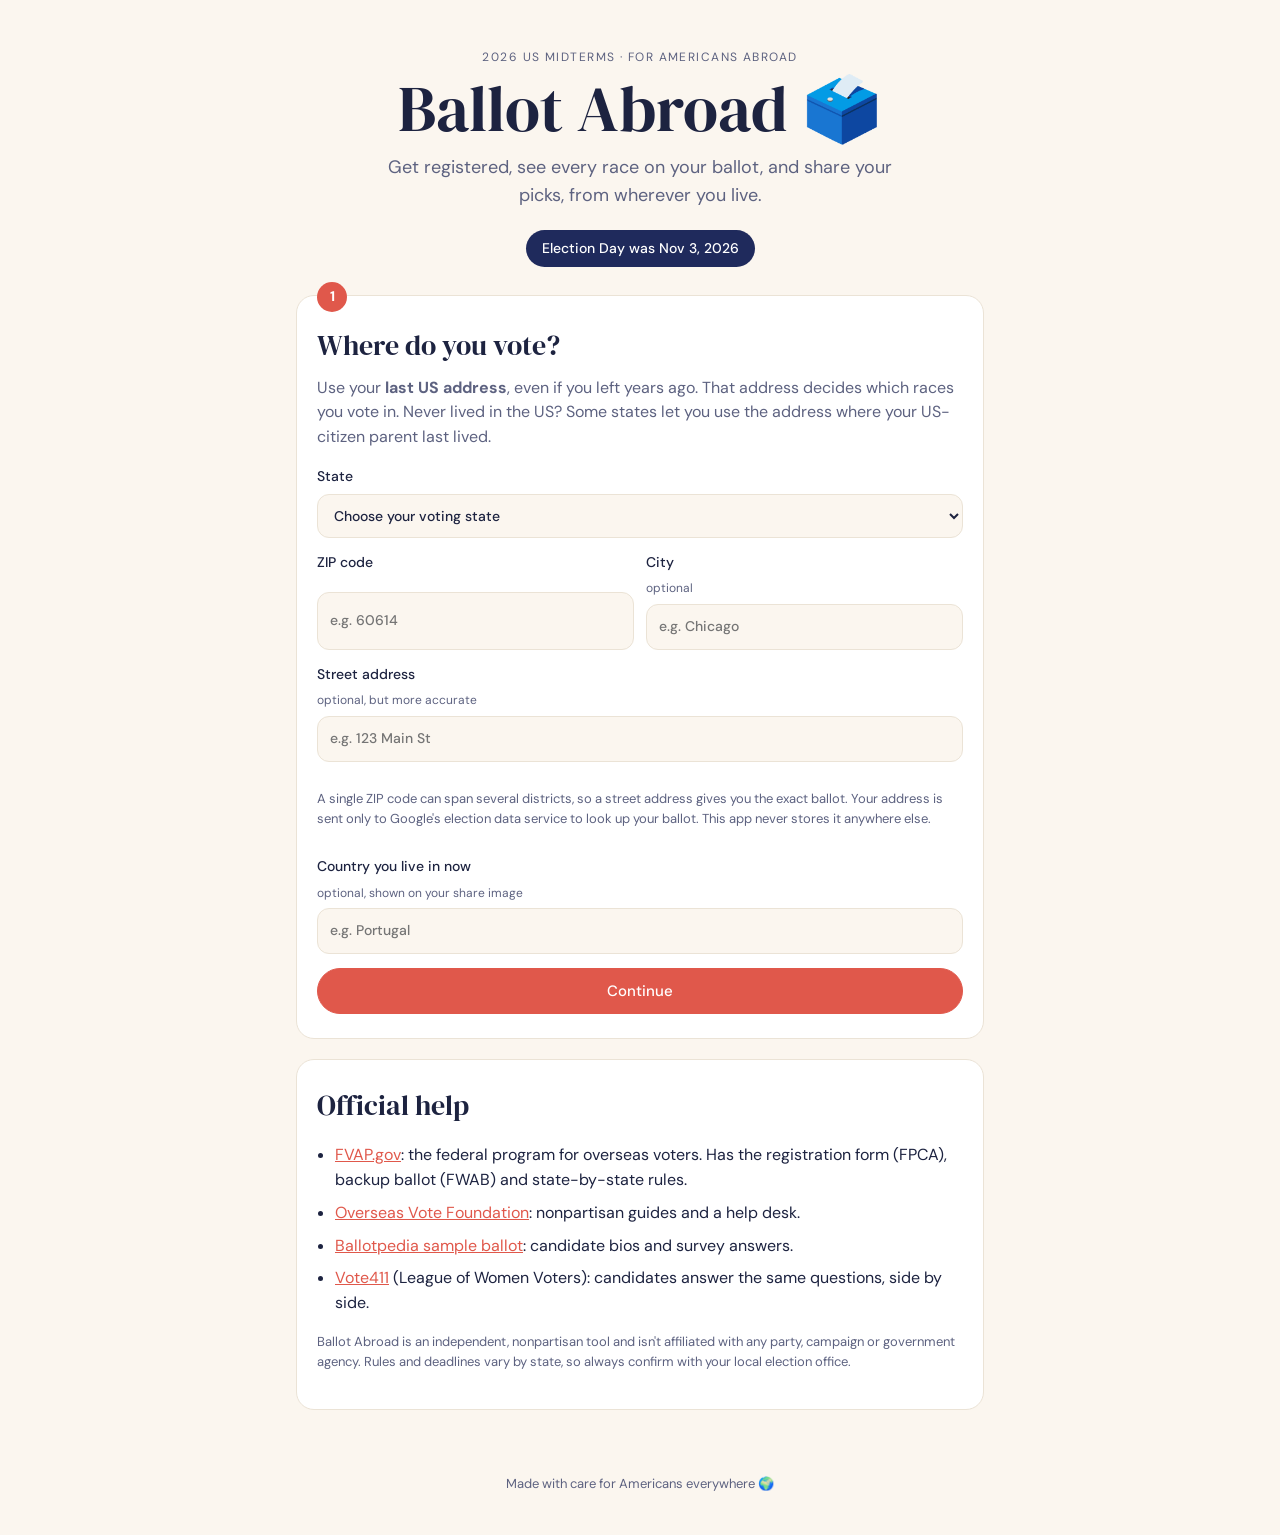
==== ballot-abroad/index.html @ 1998d5d7 "Add Ballot Abroad, a midterm prep app for Americans overseas Static site: registration steps (FPCA/F" ====
<!doctype html>
<html lang="en">
<head>
  <meta charset="utf-8">
  <meta name="viewport" content="width=device-width, initial-scale=1">
  <title>Ballot Abroad</title>
  <meta name="description" content="Plan your 2026 midterm vote from outside the US: register, see what's on your ballot, and share your picks.">
  <link rel="preconnect" href="https://fonts.googleapis.com">
  <link rel="preconnect" href="https://fonts.gstatic.com" crossorigin>
  <link href="https://fonts.googleapis.com/css2?family=DM+Sans:wght@400;500;700&family=DM+Serif+Display&display=swap" rel="stylesheet">
  <link rel="stylesheet" href="styles.css">
</head>
<body>
  <header class="hero">
    <p class="eyebrow">2026 US midterms · for Americans abroad</p>
    <h1>Ballot Abroad</h1>
    <p class="lede">Get registered, see every race on your ballot, and share your picks, from wherever you live.</p>
    <div class="countdown" id="countdown"></div>
  </header>

  <main>
    <!-- Step 1 -->
    <section class="card step" id="step-where">
      <div class="step-num">1</div>
      <h2>Where do you vote?</h2>
      <p class="hint">Use your <strong>last US address</strong>, even if you left years ago. That address decides which races you vote in. Never lived in the US? Some states let you use the address where your US-citizen parent last lived.</p>
      <form id="where-form" autocomplete="on">
        <label>State
          <select id="state" required><option value="">Choose your voting state</option></select>
        </label>
        <div class="row">
          <label>ZIP code
            <input id="zip" inputmode="numeric" pattern="\d{5}" maxlength="5" placeholder="e.g. 60614" required>
          </label>
          <label>City <span class="opt">optional</span>
            <input id="city" placeholder="e.g. Chicago">
          </label>
        </div>
        <label>Street address <span class="opt">optional, but more accurate</span>
          <input id="street" placeholder="e.g. 123 Main St" autocomplete="street-address">
        </label>
        <p class="fine">A single ZIP code can span several districts, so a street address gives you the exact ballot. Your address is sent only to Google's election data service to look up your ballot. This app never stores it anywhere else.</p>
        <label>Country you live in now <span class="opt">optional, shown on your share image</span>
          <input id="country" placeholder="e.g. Portugal">
        </label>
        <button type="submit" class="btn primary">Continue</button>
      </form>
    </section>

    <!-- Step 2 -->
    <section class="card step hidden" id="step-register">
      <div class="step-num">2</div>
      <h2>Are you registered?</h2>
      <div class="choice-row" role="radiogroup" aria-label="Registration status">
        <button type="button" class="chip" data-status="done">Yes, and I requested my 2026 ballot</button>
        <button type="button" class="chip" data-status="registered">Registered, but haven't requested a 2026 ballot</button>
        <button type="button" class="chip" data-status="no">No, or I'm not sure</button>
      </div>
      <div id="register-steps"></div>
    </section>

    <!-- Step 3 -->
    <section class="card step hidden" id="step-ballot">
      <div class="step-num">3</div>
      <h2>Your ballot</h2>
      <div id="ballot-status"></div>
      <div id="ballot"></div>
    </section>

    <!-- Step 4 -->
    <section class="card step hidden" id="step-share">
      <div class="step-num">4</div>
      <h2>Share or save your picks</h2>
      <p class="hint">This makes a story-sized image (1080×1920) of your picks. It's your plan, not your actual ballot. Keep photos of your real marked ballot private: some states ban sharing them.</p>
      <div class="share-options">
        <fieldset>
          <legend>Layout</legend>
          <label class="radio"><input type="radio" name="layout" value="all" checked> All my picks (up to 4 per story)</label>
          <label class="radio"><input type="radio" name="layout" value="each"> One pick per story</label>
        </fieldset>
        <fieldset>
          <legend>Style</legend>
          <div class="themes" id="themes"></div>
        </fieldset>
      </div>
      <button type="button" class="btn primary" id="make-images">Make my story</button>
      <div id="previews" class="previews"></div>
      <div id="share-actions" class="share-actions hidden">
        <button type="button" class="btn primary" id="share-btn">Share to Instagram / WhatsApp</button>
        <button type="button" class="btn" id="download-btn">Save image(s)</button>
        <a class="btn" id="whatsapp-text" target="_blank" rel="noopener">Send as WhatsApp text</a>
        <button type="button" class="btn ghost" id="copy-text">Copy as text</button>
        <p class="fine" id="share-note"></p>
      </div>
    </section>

    <section class="card resources">
      <h2>Official help</h2>
      <ul class="links">
        <li><a href="https://www.fvap.gov" target="_blank" rel="noopener">FVAP.gov</a>: the federal program for overseas voters. Has the registration form (FPCA), backup ballot (FWAB) and state-by-state rules.</li>
        <li><a href="https://www.overseasvotefoundation.org" target="_blank" rel="noopener">Overseas Vote Foundation</a>: nonpartisan guides and a help desk.</li>
        <li><a href="https://ballotpedia.org/Sample_Ballot_Lookup" target="_blank" rel="noopener">Ballotpedia sample ballot</a>: candidate bios and survey answers.</li>
        <li><a href="https://www.vote411.org" target="_blank" rel="noopener">Vote411</a> (League of Women Voters): candidates answer the same questions, side by side.</li>
      </ul>
      <p class="fine">Ballot Abroad is an independent, nonpartisan tool and isn't affiliated with any party, campaign or government agency. Rules and deadlines vary by state, so always confirm with your local election office.</p>
    </section>
  </main>

  <footer class="foot">Made with care for Americans everywhere 🌍</footer>

  <script src="config.js"></script>
  <script src="data/states.js"></script>
  <script src="data/offices.js"></script>
  <script src="data/positions.js"></script>
  <script src="data/demo.js"></script>
  <script src="story.js"></script>
  <script src="app.js"></script>
</body>
</html>
---- ballot-abroad/styles.css ----
:root {
  --bg: #fbf6ef;
  --surface: #ffffff;
  --ink: #1d2340;
  --muted: #5d6280;
  --line: #ebe3d6;
  --accent: #e0584b;
  --accent-ink: #ffffff;
  --navy: #1f2a5c;
  --soft: #fdeee9;
  --ok: #2f7d5b;
  --warn-bg: #fff5d9;
  --warn-ink: #7a5600;
  --radius: 18px;
  --serif: "DM Serif Display", Georgia, serif;
  --sans: "DM Sans", system-ui, -apple-system, sans-serif;
}
@media (prefers-color-scheme: dark) {
  :root {
    --bg: #12152a;
    --surface: #1b1f3a;
    --ink: #f3efe8;
    --muted: #a9adc7;
    --line: #2c3156;
    --soft: #2a2442;
    --warn-bg: #3a3017;
    --warn-ink: #f3d68a;
  }
}

* { box-sizing: border-box; }
body {
  margin: 0;
  background: var(--bg);
  color: var(--ink);
  font: 16px/1.55 var(--sans);
  -webkit-font-smoothing: antialiased;
}
a { color: var(--accent); }
.hidden { display: none !important; }

.hero {
  padding: 48px 16px 28px;
  text-align: center;
  max-width: 720px;
  margin: 0 auto;
}
.eyebrow { text-transform: uppercase; letter-spacing: .12em; font-size: 12px; color: var(--muted); margin: 0 0 8px; }
h1 { font-family: var(--serif); font-weight: 400; font-size: clamp(40px, 9vw, 64px); margin: 0; line-height: 1.05; }
h1::after { content: " 🗳️"; }
.lede { color: var(--muted); font-size: 18px; margin: 12px auto 20px; max-width: 520px; }
.countdown {
  display: inline-block; background: var(--navy); color: #fff;
  padding: 8px 16px; border-radius: 999px; font-weight: 500; font-size: 14px;
}

main { max-width: 720px; margin: 0 auto; padding: 0 16px 32px; }
.card {
  background: var(--surface);
  border: 1px solid var(--line);
  border-radius: var(--radius);
  padding: 24px 20px;
  margin-bottom: 20px;
  position: relative;
}
.step { padding-top: 28px; }
.step-num {
  position: absolute; top: -14px; left: 20px;
  width: 30px; height: 30px; border-radius: 50%;
  background: var(--accent); color: var(--accent-ink);
  display: grid; place-items: center; font-weight: 700; font-size: 14px;
}
h2 { font-family: var(--serif); font-weight: 400; font-size: 28px; margin: 0 0 8px; }
h3 { margin: 0; font-size: 18px; }
.hint { color: var(--muted); margin-top: 0; }
.fine { color: var(--muted); font-size: 13px; }
.opt { color: var(--muted); font-weight: 400; font-size: 12px; }

form { display: grid; gap: 14px; }
.row { display: grid; grid-template-columns: 1fr 1fr; gap: 12px; }
@media (max-width: 480px) { .row { grid-template-columns: 1fr; } }
label { display: grid; gap: 6px; font-weight: 500; font-size: 14px; }
input, select, textarea {
  font: inherit; color: inherit;
  background: var(--bg);
  border: 1px solid var(--line);
  border-radius: 12px;
  padding: 11px 12px;
  width: 100%;
}
input:focus, select:focus, textarea:focus { outline: 2px solid var(--accent); outline-offset: 1px; }
textarea { resize: vertical; min-height: 56px; font-size: 14px; }

.btn {
  display: inline-flex; align-items: center; justify-content: center; gap: 6px;
  font: 500 15px var(--sans);
  padding: 12px 18px; border-radius: 999px;
  border: 1.5px solid var(--ink); background: transparent; color: var(--ink);
  cursor: pointer; text-decoration: none;
}
.btn.primary { background: var(--accent); border-color: var(--accent); color: var(--accent-ink); }
.btn.ghost { border-color: var(--line); }
.btn:disabled { opacity: .5; cursor: not-allowed; }

.choice-row { display: grid; gap: 10px; margin: 12px 0 8px; }
.chip {
  text-align: left; font: 500 15px var(--sans); color: var(--ink);
  background: var(--bg); border: 1.5px solid var(--line);
  border-radius: 14px; padding: 12px 14px; cursor: pointer;
}
.chip[aria-pressed="true"] { border-color: var(--accent); background: var(--soft); }

.todo { list-style: none; padding: 0; margin: 16px 0 0; display: grid; gap: 12px; }
.todo li {
  border: 1px solid var(--line); border-radius: 14px; padding: 14px;
  display: grid; grid-template-columns: 28px 1fr; gap: 10px;
}
.todo .n {
  width: 26px; height: 26px; border-radius: 50%; background: var(--navy); color: #fff;
  display: grid; place-items: center; font-size: 13px; font-weight: 700;
}
.todo strong { display: block; }
.todo p { margin: 4px 0 0; color: var(--muted); font-size: 14px; }
.callout {
  background: var(--warn-bg); color: var(--warn-ink);
  border-radius: 12px; padding: 12px 14px; font-size: 14px; margin-top: 14px;
}

.contest { border-top: 1px solid var(--line); padding: 20px 0 6px; }
.contest:first-child { border-top: 0; }
.contest-head { display: flex; justify-content: space-between; gap: 12px; align-items: baseline; flex-wrap: wrap; }
.tag {
  font-size: 12px; font-weight: 700; text-transform: uppercase; letter-spacing: .06em;
  color: var(--accent);
}
.district { font-size: 13px; color: var(--muted); }
details.explain { margin: 10px 0; font-size: 14px; }
details.explain summary { cursor: pointer; color: var(--muted); font-weight: 500; }
details.explain p { margin: 6px 0; }

.cand {
  border: 1.5px solid var(--line); border-radius: 14px;
  padding: 12px 14px; margin: 10px 0;
}
.cand.picked { border-color: var(--accent); background: var(--soft); }
.cand-top { display: flex; gap: 12px; align-items: flex-start; }
.cand-top input { width: 22px; height: 22px; margin-top: 2px; accent-color: var(--accent); flex: none; }
.cand-name { font-weight: 700; font-size: 17px; }
.party { font-size: 13px; color: var(--muted); }
.party-dot { display: inline-block; width: 8px; height: 8px; border-radius: 50%; margin-right: 5px; vertical-align: middle; background: #999; }
.cand .more { font-size: 14px; margin: 8px 0 0 34px; }
.cand .more p { margin: 6px 0; }
.cand .more ul { margin: 6px 0; padding-left: 18px; color: var(--muted); }
.cand-links { display: flex; flex-wrap: wrap; gap: 6px 14px; font-size: 13px; margin-top: 6px; }
.why { margin: 8px 0 12px; }
.why textarea { margin-top: 4px; }
.measure-text { font-size: 14px; color: var(--muted); }

.share-options { display: grid; gap: 14px; margin: 12px 0 18px; }
fieldset { border: 0; padding: 0; margin: 0; }
legend { font-weight: 500; font-size: 14px; margin-bottom: 8px; }
.radio { display: flex; flex-direction: row; align-items: center; gap: 8px; font-weight: 400; margin: 4px 0; }
.radio input { width: auto; accent-color: var(--accent); }
.themes { display: flex; gap: 10px; flex-wrap: wrap; }
.theme {
  width: 56px; height: 56px; border-radius: 14px; border: 3px solid transparent; cursor: pointer;
}
.theme[aria-pressed="true"] { border-color: var(--ink); }

.previews { display: flex; gap: 12px; overflow-x: auto; padding: 16px 0; scroll-snap-type: x mandatory; }
.previews img { width: 180px; flex: none; border-radius: 14px; box-shadow: 0 6px 20px rgba(0,0,0,.15); scroll-snap-align: start; }
.share-actions { display: flex; flex-wrap: wrap; gap: 10px; }

.resources .links { padding-left: 18px; }
.resources .links li { margin: 8px 0; }
.foot { text-align: center; color: var(--muted); font-size: 13px; padding: 12px 16px 40px; }
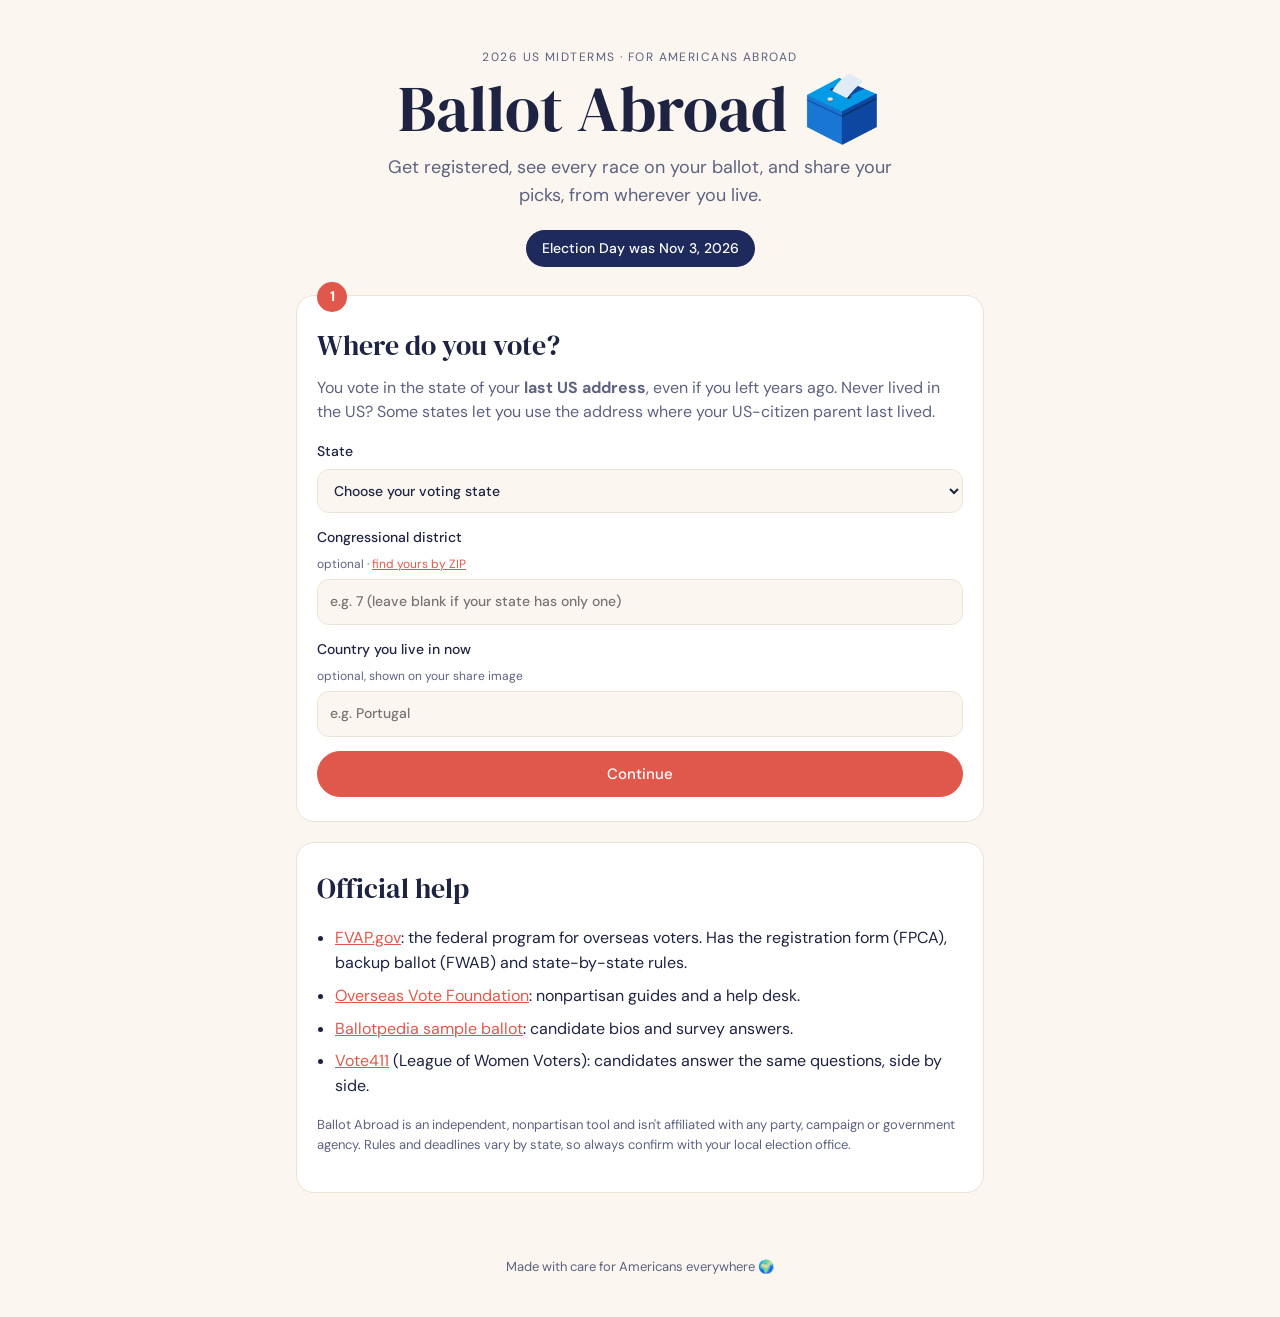
==== commit fd872f04: "Show researched federal/statewide races statically, add live local lookup - Candidate summaries now " ====
--- a/ballot-abroad/index.html
+++ b/ballot-abroad/index.html
@@ -23,23 +23,14 @@
     <section class="card step" id="step-where">
       <div class="step-num">1</div>
       <h2>Where do you vote?</h2>
-      <p class="hint">Use your <strong>last US address</strong>, even if you left years ago. That address decides which races you vote in. Never lived in the US? Some states let you use the address where your US-citizen parent last lived.</p>
+      <p class="hint">You vote in the state of your <strong>last US address</strong>, even if you left years ago. Never lived in the US? Some states let you use the address where your US-citizen parent last lived.</p>
       <form id="where-form" autocomplete="on">
         <label>State
           <select id="state" required><option value="">Choose your voting state</option></select>
         </label>
-        <div class="row">
-          <label>ZIP code
-            <input id="zip" inputmode="numeric" pattern="\d{5}" maxlength="5" placeholder="e.g. 60614" required>
-          </label>
-          <label>City <span class="opt">optional</span>
-            <input id="city" placeholder="e.g. Chicago">
-          </label>
-        </div>
-        <label>Street address <span class="opt">optional, but more accurate</span>
-          <input id="street" placeholder="e.g. 123 Main St" autocomplete="street-address">
+        <label>Congressional district <span class="opt">optional · <a href="https://www.house.gov/representatives/find-your-representative" target="_blank" rel="noopener">find yours by ZIP</a></span>
+          <input id="district" inputmode="numeric" maxlength="2" placeholder="e.g. 7 (leave blank if your state has only one)">
         </label>
-        <p class="fine">A single ZIP code can span several districts, so a street address gives you the exact ballot. Your address is sent only to Google's election data service to look up your ballot. This app never stores it anywhere else.</p>
         <label>Country you live in now <span class="opt">optional, shown on your share image</span>
           <input id="country" placeholder="e.g. Portugal">
         </label>
@@ -65,6 +56,28 @@
       <h2>Your ballot</h2>
       <div id="ballot-status"></div>
       <div id="ballot"></div>
+
+      <div class="local-box">
+        <h3>Show me my local races</h3>
+        <p class="hint">Mayor, county, school board, state legislature and local measures depend on your exact US address, so we look them up live.</p>
+        <form id="local-form" autocomplete="on">
+          <div class="row">
+            <label>ZIP code
+              <input id="zip" inputmode="numeric" pattern="\d{5}" maxlength="5" placeholder="e.g. 30303" required>
+            </label>
+            <label>City <span class="opt">optional</span>
+              <input id="city" placeholder="e.g. Atlanta">
+            </label>
+          </div>
+          <label>Street address <span class="opt">optional, but more accurate</span>
+            <input id="street" placeholder="e.g. 123 Main St" autocomplete="street-address">
+          </label>
+          <p class="fine">One ZIP code can span several districts, so a street address gives the exact list. Your address is sent only to Google's election data service to look up races, and this app doesn't store it anywhere else. Local candidates get research links, but no written summaries.</p>
+          <button type="submit" class="btn primary">Show my local races</button>
+        </form>
+        <div id="local-status"></div>
+        <div id="local-ballot"></div>
+      </div>
     </section>
 
     <!-- Step 4 -->
@@ -111,7 +124,6 @@
   <script src="config.js"></script>
   <script src="data/states.js"></script>
   <script src="data/offices.js"></script>
-  <script src="data/positions.js"></script>
   <script src="data/demo.js"></script>
   <script src="story.js"></script>
   <script src="app.js"></script>
--- a/ballot-abroad/styles.css
+++ b/ballot-abroad/styles.css
@@ -174,3 +174,7 @@
 .resources .links { padding-left: 18px; }
 .resources .links li { margin: 8px 0; }
 .foot { text-align: center; color: var(--muted); font-size: 13px; padding: 12px 16px 40px; }
+
+.local-box { margin-top: 24px; padding: 20px 16px; border-radius: 14px; background: var(--soft); }
+.local-box h3 { font-family: var(--serif); font-weight: 400; font-size: 24px; margin-bottom: 4px; }
+.local-box .cand, .local-box input { background: var(--surface); }
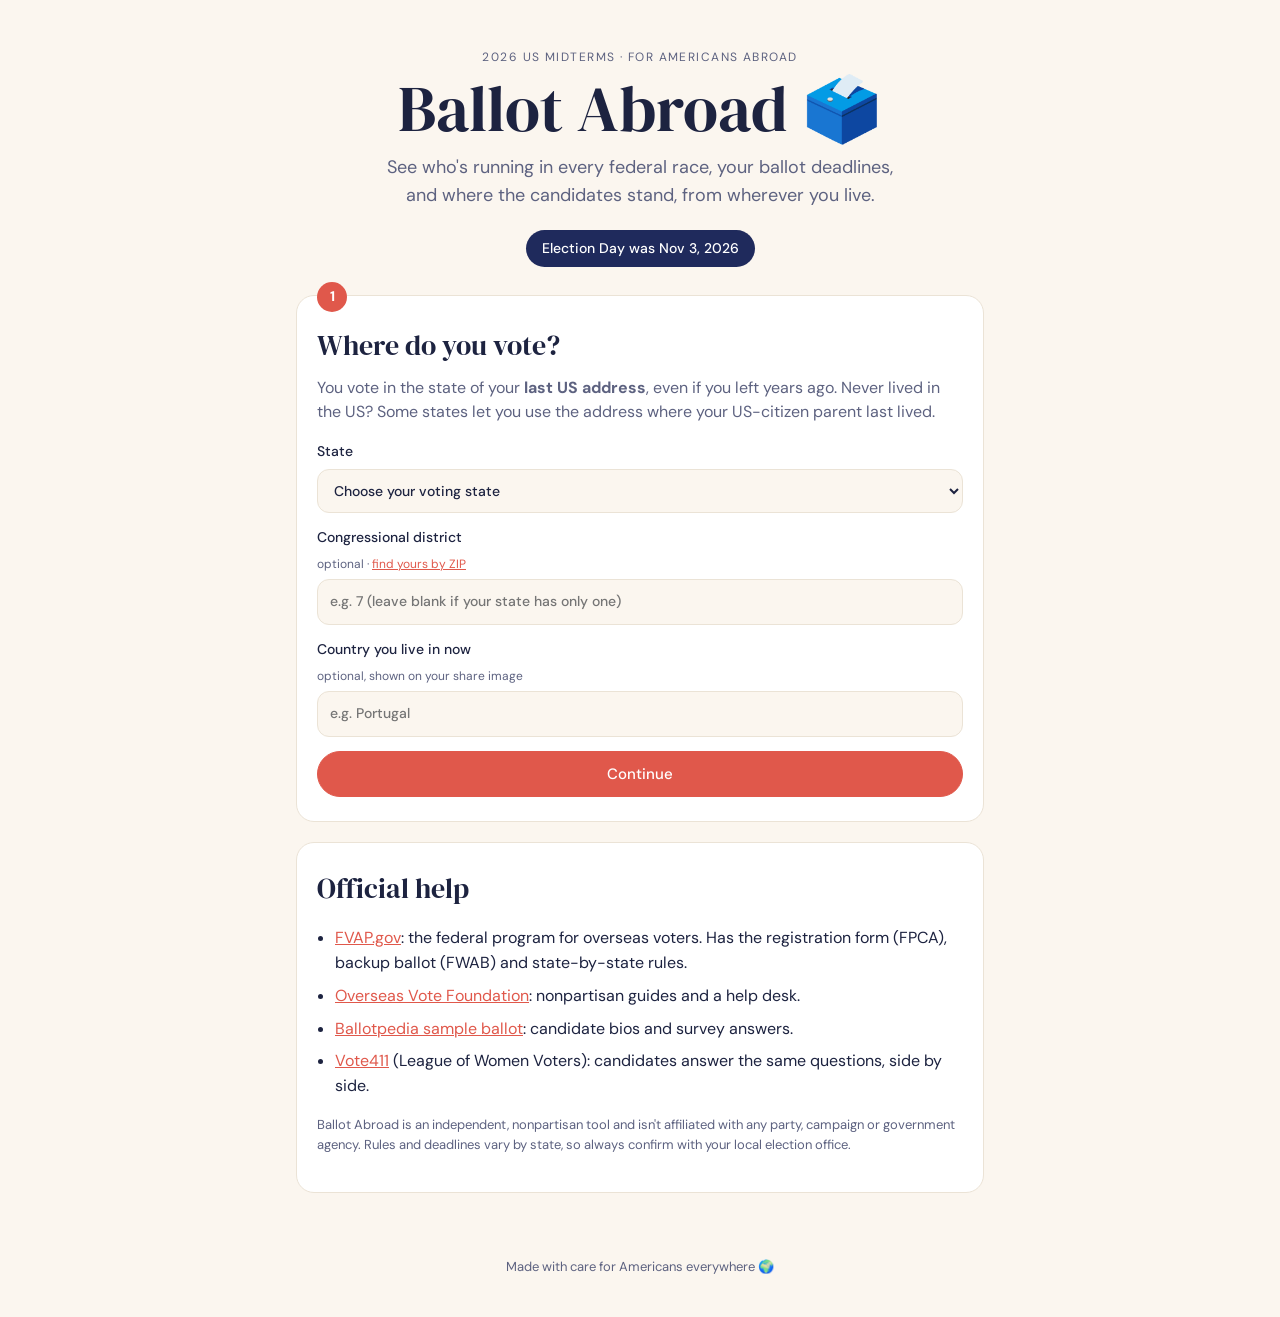
==== commit 6acb1362: "Show every federal candidate, overseas deadlines, and an AI ballot prompt - Key dates: each state's " ====
--- a/ballot-abroad/index.html
+++ b/ballot-abroad/index.html
@@ -14,7 +14,7 @@
   <header class="hero">
     <p class="eyebrow">2026 US midterms · for Americans abroad</p>
     <h1>Ballot Abroad</h1>
-    <p class="lede">Get registered, see every race on your ballot, and share your picks, from wherever you live.</p>
+    <p class="lede">See who's running in every federal race, your ballot deadlines, and where the candidates stand, from wherever you live.</p>
     <div class="countdown" id="countdown"></div>
   </header>
 
@@ -41,7 +41,9 @@
     <!-- Step 2 -->
     <section class="card step hidden" id="step-register">
       <div class="step-num">2</div>
-      <h2>Are you registered?</h2>
+      <h2>Your key dates</h2>
+      <div id="key-dates"></div>
+      <h3 class="subhead">Are you registered?</h3>
       <div class="choice-row" role="radiogroup" aria-label="Registration status">
         <button type="button" class="chip" data-status="done">Yes, and I requested my 2026 ballot</button>
         <button type="button" class="chip" data-status="registered">Registered, but haven't requested a 2026 ballot</button>
@@ -50,12 +52,40 @@
       <div id="register-steps"></div>
     </section>
 
+    <!-- Values quiz -->
+    <section class="card step hidden" id="step-quiz">
+      <div class="step-num">✦</div>
+      <h2>Who matches your values?</h2>
+      <p class="hint">Answer 10 quick questions (about 2 minutes), and we'll show how closely each candidate lines up with you. It's optional, and you can skip any question.</p>
+      <details id="quiz-details">
+        <summary class="btn primary">Take the quiz</summary>
+        <div id="quiz"></div>
+        <p class="fine">Matches only use issues where we found the candidate's position on record: their statements, campaign site or voting record. We never guess from party. Treat a match as a starting point for your own reading.</p>
+      </details>
+      <div id="quiz-summary"></div>
+    </section>
+
     <!-- Step 3 -->
     <section class="card step hidden" id="step-ballot">
       <div class="step-num">3</div>
       <h2>Your ballot</h2>
       <div id="ballot-status"></div>
       <div id="ballot"></div>
+      <div id="all-house"></div>
+
+      <div class="ai-box">
+        <h3>Ask your own AI about everything on your ballot</h3>
+        <p class="hint">Local races and measures depend on your exact address. Copy this prompt into any AI assistant (ChatGPT, Claude, Gemini or another) for a plain-English walkthrough of your full ballot. Add your address first for the most accurate answer.</p>
+        <label>Your US voting address <span class="opt">optional, stays on your device</span>
+          <input id="ai-address" placeholder="e.g. 123 Main St, Atlanta, GA 30303" autocomplete="street-address">
+        </label>
+        <textarea id="ai-prompt" readonly rows="12"></textarea>
+        <div class="share-actions">
+          <button type="button" class="btn primary" id="copy-prompt">Copy prompt</button>
+          <span class="fine" id="copy-prompt-note"></span>
+        </div>
+        <p class="fine">AI tools can get details wrong. Double-check names and deadlines against your official sample ballot and your local election office.</p>
+      </div>
 
       <div class="local-box">
         <h3>Show me my local races</h3>
@@ -123,8 +153,10 @@
 
   <script src="config.js"></script>
   <script src="data/states.js"></script>
+  <script src="data/deadlines.js"></script>
   <script src="data/offices.js"></script>
   <script src="data/demo.js"></script>
+  <script src="data/issues.js"></script>
   <script src="story.js"></script>
   <script src="app.js"></script>
 </body>
--- a/ballot-abroad/styles.css
+++ b/ballot-abroad/styles.css
@@ -178,3 +178,59 @@
 .local-box { margin-top: 24px; padding: 20px 16px; border-radius: 14px; background: var(--soft); }
 .local-box h3 { font-family: var(--serif); font-weight: 400; font-size: 24px; margin-bottom: 4px; }
 .local-box .cand, .local-box input { background: var(--surface); }
+
+#quiz-details > summary { list-style: none; display: inline-flex; margin: 4px 0 8px; }
+#quiz-details > summary::-webkit-details-marker { display: none; }
+#quiz-details[open] > summary { display: none; }
+.q { border-top: 1px solid var(--line); padding: 16px 0; }
+.q:first-child { border-top: 0; }
+.q-topic { font-size: 12px; font-weight: 700; text-transform: uppercase; letter-spacing: .06em; color: var(--accent); }
+.q-text { font-weight: 500; margin: 4px 0 10px; }
+.scale { display: grid; grid-template-columns: repeat(5, 1fr); gap: 6px; }
+.scale button {
+  font: 500 12px var(--sans); color: var(--ink); background: var(--bg);
+  border: 1.5px solid var(--line); border-radius: 10px; padding: 8px 4px; cursor: pointer; line-height: 1.2;
+}
+.scale button[aria-pressed="true"] { background: var(--accent); border-color: var(--accent); color: var(--accent-ink); }
+.star { margin-top: 8px; font-size: 13px; background: none; border: 0; color: var(--muted); cursor: pointer; padding: 4px 0; }
+.star[aria-pressed="true"] { color: var(--accent); font-weight: 700; }
+.match { display: inline-block; font-size: 12px; font-weight: 700; padding: 2px 8px; border-radius: 999px; background: var(--soft); color: var(--accent); margin-left: 6px; white-space: nowrap; }
+.match.top { background: var(--accent); color: var(--accent-ink); }
+.match-why { font-size: 13px; color: var(--muted); margin: 6px 0 0 34px; }
+.hot { display: inline-block; font-size: 12px; font-weight: 700; padding: 3px 10px; border-radius: 999px; background: #ffe1d6; color: #b3361f; }
+.rating { font-size: 12px; color: var(--muted); }
+.summary-list { list-style: none; padding: 0; margin: 12px 0 0; display: grid; gap: 8px; }
+.summary-list li { font-size: 14px; }
+
+/* Key dates */
+.subhead { font-family: var(--serif); font-weight: 400; font-size: 22px; margin: 24px 0 4px; }
+.dates { display: grid; gap: 10px; margin: 12px 0 8px; }
+.date-row { display: grid; grid-template-columns: minmax(150px, 1fr) 2fr; gap: 12px; border: 1px solid var(--line); border-radius: 14px; padding: 12px 14px; background: var(--bg); }
+.date-label strong { display: block; }
+.date-label .fine { display: block; margin-top: 2px; }
+.date-val div + div { margin-top: 4px; }
+@media (max-width: 560px) { .date-row { grid-template-columns: 1fr; gap: 4px; } }
+
+/* Short position bullets */
+.kp { margin: 8px 0 4px 30px; padding: 0; list-style: none; font-size: 14px; }
+.kp li { margin: 2px 0; padding-left: 12px; position: relative; }
+.kp li::before { content: "•"; position: absolute; left: 0; color: var(--accent); }
+.kp strong { font-weight: 500; }
+
+/* Every House race */
+.all-house { margin: 20px 0 8px; border: 1px solid var(--line); border-radius: 14px; padding: 12px 14px; }
+.all-house > summary { cursor: pointer; }
+.house-row { border-top: 1px solid var(--line); padding: 10px 0; }
+.house-row.mine { background: var(--soft); margin: 0 -14px; padding: 10px 14px; }
+.house-head { margin-bottom: 4px; }
+.house-cands { list-style: none; padding: 0; margin: 0; display: grid; gap: 4px; }
+.house-cands > li { font-size: 15px; }
+.house-cands .party-dot { margin-right: 6px; }
+.house-cands .kp { margin-left: 16px; }
+
+/* AI prompt */
+.ai-box { margin-top: 24px; border: 1.5px solid var(--navy); border-radius: 14px; padding: 16px; }
+.ai-box h3 { margin-top: 0; }
+#ai-prompt { width: 100%; font: 13px/1.5 ui-monospace, SFMono-Regular, Menlo, monospace; margin-top: 10px; resize: vertical; }
+.house-cands .cand-name { font-size: 15px; }
+.ai-box h3 { font-family: var(--serif); font-weight: 400; font-size: 24px; margin-bottom: 4px; }
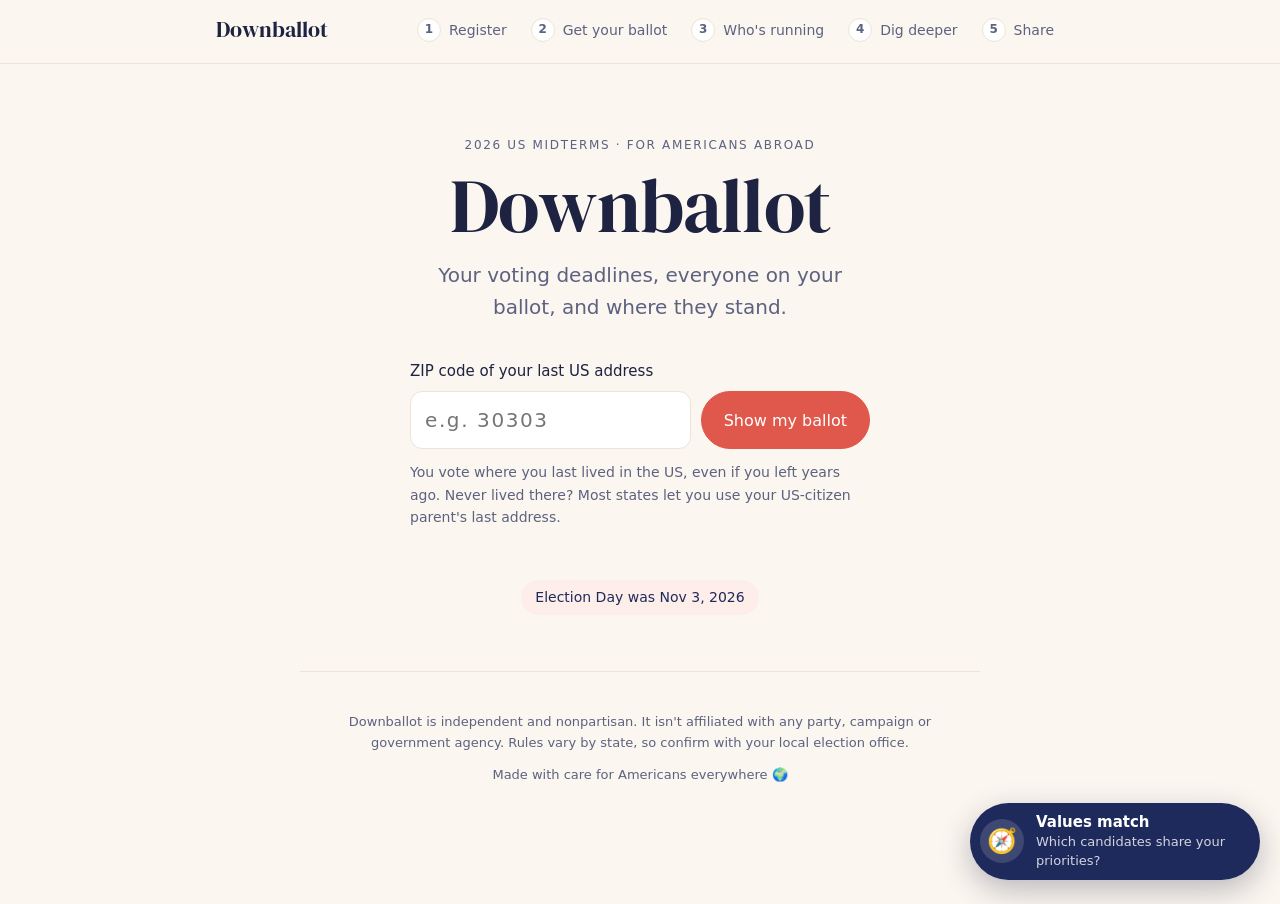
==== commit 36c590b3: "Rename to Downballot, add ZIP lookup, progress bar and quiz button - Voters enter a ZIP instead of a" ====
--- a/ballot-abroad/index.html
+++ b/ballot-abroad/index.html
@@ -2,162 +2,10 @@
 <html lang="en">
 <head>
   <meta charset="utf-8">
-  <meta name="viewport" content="width=device-width, initial-scale=1">
-  <title>Ballot Abroad</title>
-  <meta name="description" content="Plan your 2026 midterm vote from outside the US: register, see what's on your ballot, and share your picks.">
-  <link rel="preconnect" href="https://fonts.googleapis.com">
-  <link rel="preconnect" href="https://fonts.gstatic.com" crossorigin>
-  <link href="https://fonts.googleapis.com/css2?family=DM+Sans:wght@400;500;700&family=DM+Serif+Display&display=swap" rel="stylesheet">
-  <link rel="stylesheet" href="styles.css">
+  <title>Downballot</title>
+  <meta http-equiv="refresh" content="0; url=../downballot/">
 </head>
-<body>
-  <header class="hero">
-    <p class="eyebrow">2026 US midterms · for Americans abroad</p>
-    <h1>Ballot Abroad</h1>
-    <p class="lede">See who's running in every federal race, your ballot deadlines, and where the candidates stand, from wherever you live.</p>
-    <div class="countdown" id="countdown"></div>
-  </header>
-
-  <main>
-    <!-- Step 1 -->
-    <section class="card step" id="step-where">
-      <div class="step-num">1</div>
-      <h2>Where do you vote?</h2>
-      <p class="hint">You vote in the state of your <strong>last US address</strong>, even if you left years ago. Never lived in the US? Some states let you use the address where your US-citizen parent last lived.</p>
-      <form id="where-form" autocomplete="on">
-        <label>State
-          <select id="state" required><option value="">Choose your voting state</option></select>
-        </label>
-        <label>Congressional district <span class="opt">optional · <a href="https://www.house.gov/representatives/find-your-representative" target="_blank" rel="noopener">find yours by ZIP</a></span>
-          <input id="district" inputmode="numeric" maxlength="2" placeholder="e.g. 7 (leave blank if your state has only one)">
-        </label>
-        <label>Country you live in now <span class="opt">optional, shown on your share image</span>
-          <input id="country" placeholder="e.g. Portugal">
-        </label>
-        <button type="submit" class="btn primary">Continue</button>
-      </form>
-    </section>
-
-    <!-- Step 2 -->
-    <section class="card step hidden" id="step-register">
-      <div class="step-num">2</div>
-      <h2>Your key dates</h2>
-      <div id="key-dates"></div>
-      <h3 class="subhead">Are you registered?</h3>
-      <div class="choice-row" role="radiogroup" aria-label="Registration status">
-        <button type="button" class="chip" data-status="done">Yes, and I requested my 2026 ballot</button>
-        <button type="button" class="chip" data-status="registered">Registered, but haven't requested a 2026 ballot</button>
-        <button type="button" class="chip" data-status="no">No, or I'm not sure</button>
-      </div>
-      <div id="register-steps"></div>
-    </section>
-
-    <!-- Values quiz -->
-    <section class="card step hidden" id="step-quiz">
-      <div class="step-num">✦</div>
-      <h2>Who matches your values?</h2>
-      <p class="hint">Answer 10 quick questions (about 2 minutes), and we'll show how closely each candidate lines up with you. It's optional, and you can skip any question.</p>
-      <details id="quiz-details">
-        <summary class="btn primary">Take the quiz</summary>
-        <div id="quiz"></div>
-        <p class="fine">Matches only use issues where we found the candidate's position on record: their statements, campaign site or voting record. We never guess from party. Treat a match as a starting point for your own reading.</p>
-      </details>
-      <div id="quiz-summary"></div>
-    </section>
-
-    <!-- Step 3 -->
-    <section class="card step hidden" id="step-ballot">
-      <div class="step-num">3</div>
-      <h2>Your ballot</h2>
-      <div id="ballot-status"></div>
-      <div id="ballot"></div>
-      <div id="all-house"></div>
-
-      <div class="ai-box">
-        <h3>Ask your own AI about everything on your ballot</h3>
-        <p class="hint">Local races and measures depend on your exact address. Copy this prompt into any AI assistant (ChatGPT, Claude, Gemini or another) for a plain-English walkthrough of your full ballot. Add your address first for the most accurate answer.</p>
-        <label>Your US voting address <span class="opt">optional, stays on your device</span>
-          <input id="ai-address" placeholder="e.g. 123 Main St, Atlanta, GA 30303" autocomplete="street-address">
-        </label>
-        <textarea id="ai-prompt" readonly rows="12"></textarea>
-        <div class="share-actions">
-          <button type="button" class="btn primary" id="copy-prompt">Copy prompt</button>
-          <span class="fine" id="copy-prompt-note"></span>
-        </div>
-        <p class="fine">AI tools can get details wrong. Double-check names and deadlines against your official sample ballot and your local election office.</p>
-      </div>
-
-      <div class="local-box">
-        <h3>Show me my local races</h3>
-        <p class="hint">Mayor, county, school board, state legislature and local measures depend on your exact US address, so we look them up live.</p>
-        <form id="local-form" autocomplete="on">
-          <div class="row">
-            <label>ZIP code
-              <input id="zip" inputmode="numeric" pattern="\d{5}" maxlength="5" placeholder="e.g. 30303" required>
-            </label>
-            <label>City <span class="opt">optional</span>
-              <input id="city" placeholder="e.g. Atlanta">
-            </label>
-          </div>
-          <label>Street address <span class="opt">optional, but more accurate</span>
-            <input id="street" placeholder="e.g. 123 Main St" autocomplete="street-address">
-          </label>
-          <p class="fine">One ZIP code can span several districts, so a street address gives the exact list. Your address is sent only to Google's election data service to look up races, and this app doesn't store it anywhere else. Local candidates get research links, but no written summaries.</p>
-          <button type="submit" class="btn primary">Show my local races</button>
-        </form>
-        <div id="local-status"></div>
-        <div id="local-ballot"></div>
-      </div>
-    </section>
-
-    <!-- Step 4 -->
-    <section class="card step hidden" id="step-share">
-      <div class="step-num">4</div>
-      <h2>Share or save your picks</h2>
-      <p class="hint">This makes a story-sized image (1080×1920) of your picks. It's your plan, not your actual ballot. Keep photos of your real marked ballot private: some states ban sharing them.</p>
-      <div class="share-options">
-        <fieldset>
-          <legend>Layout</legend>
-          <label class="radio"><input type="radio" name="layout" value="all" checked> All my picks (up to 4 per story)</label>
-          <label class="radio"><input type="radio" name="layout" value="each"> One pick per story</label>
-        </fieldset>
-        <fieldset>
-          <legend>Style</legend>
-          <div class="themes" id="themes"></div>
-        </fieldset>
-      </div>
-      <button type="button" class="btn primary" id="make-images">Make my story</button>
-      <div id="previews" class="previews"></div>
-      <div id="share-actions" class="share-actions hidden">
-        <button type="button" class="btn primary" id="share-btn">Share to Instagram / WhatsApp</button>
-        <button type="button" class="btn" id="download-btn">Save image(s)</button>
-        <a class="btn" id="whatsapp-text" target="_blank" rel="noopener">Send as WhatsApp text</a>
-        <button type="button" class="btn ghost" id="copy-text">Copy as text</button>
-        <p class="fine" id="share-note"></p>
-      </div>
-    </section>
-
-    <section class="card resources">
-      <h2>Official help</h2>
-      <ul class="links">
-        <li><a href="https://www.fvap.gov" target="_blank" rel="noopener">FVAP.gov</a>: the federal program for overseas voters. Has the registration form (FPCA), backup ballot (FWAB) and state-by-state rules.</li>
-        <li><a href="https://www.overseasvotefoundation.org" target="_blank" rel="noopener">Overseas Vote Foundation</a>: nonpartisan guides and a help desk.</li>
-        <li><a href="https://ballotpedia.org/Sample_Ballot_Lookup" target="_blank" rel="noopener">Ballotpedia sample ballot</a>: candidate bios and survey answers.</li>
-        <li><a href="https://www.vote411.org" target="_blank" rel="noopener">Vote411</a> (League of Women Voters): candidates answer the same questions, side by side.</li>
-      </ul>
-      <p class="fine">Ballot Abroad is an independent, nonpartisan tool and isn't affiliated with any party, campaign or government agency. Rules and deadlines vary by state, so always confirm with your local election office.</p>
-    </section>
-  </main>
-
-  <footer class="foot">Made with care for Americans everywhere 🌍</footer>
-
-  <script src="config.js"></script>
-  <script src="data/states.js"></script>
-  <script src="data/deadlines.js"></script>
-  <script src="data/offices.js"></script>
-  <script src="data/demo.js"></script>
-  <script src="data/issues.js"></script>
-  <script src="story.js"></script>
-  <script src="app.js"></script>
+<body style="font-family:system-ui,sans-serif;padding:24px">
+  <p>Ballot Abroad is now <a href="../downballot/">Downballot</a>.</p>
 </body>
 </html>
